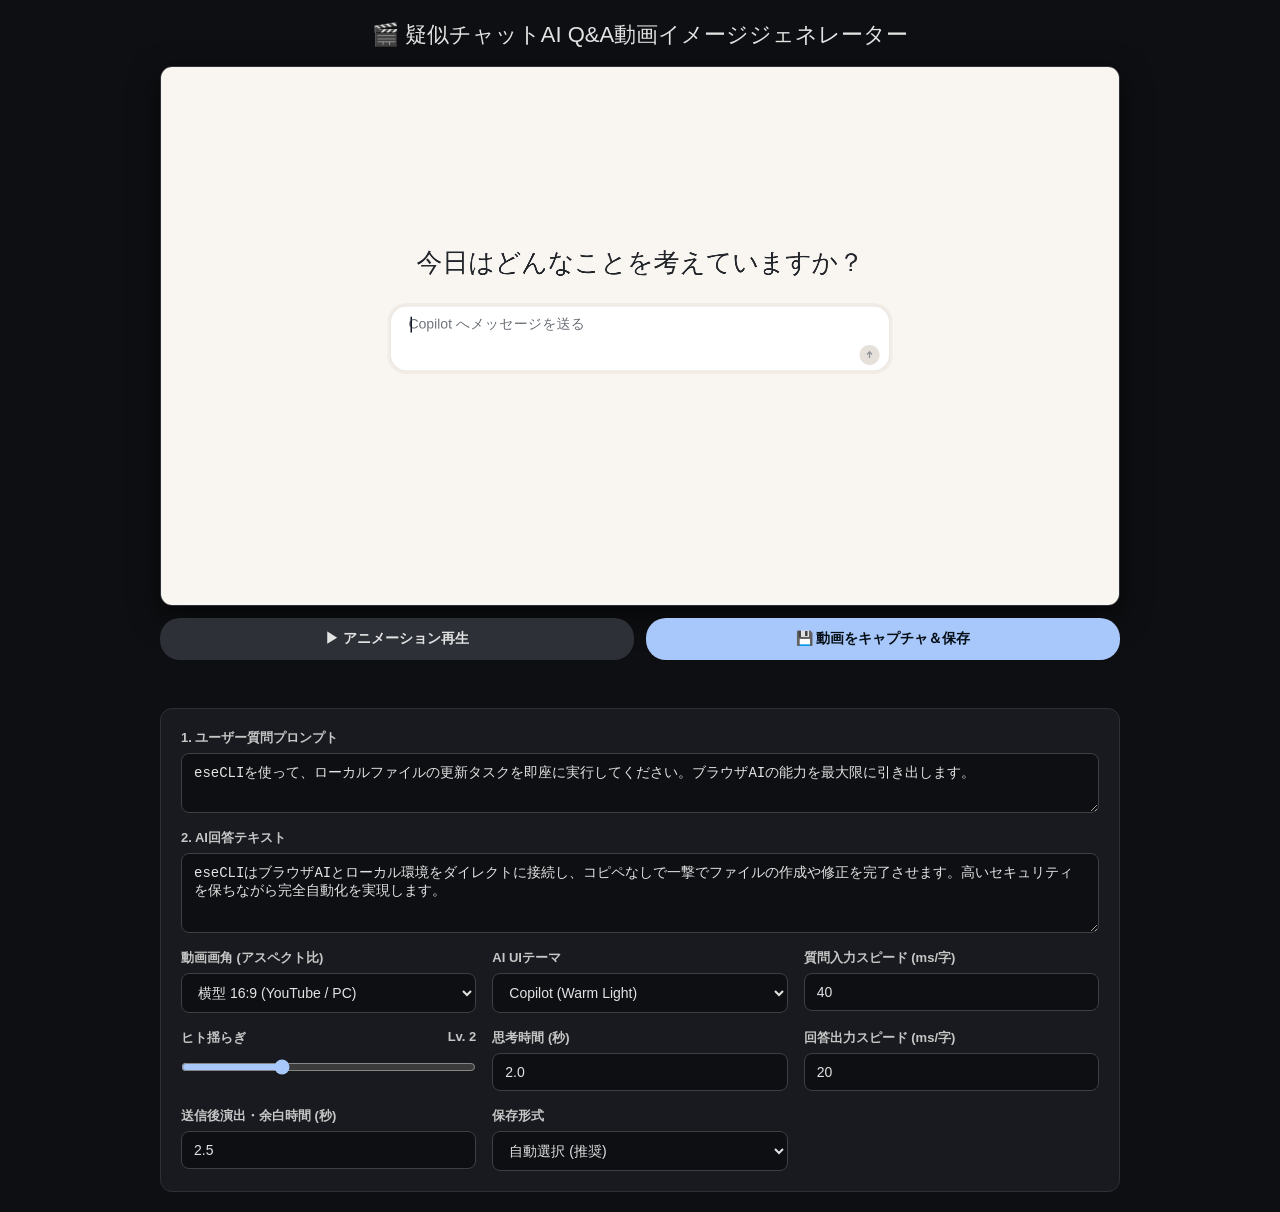
==== chatAI_generator/chatAI_image_gen.html @ b0fffc7d "Add chatAI_generator tool" ====
<!DOCTYPE html>
<html lang="ja">
<head>
  <meta charset="UTF-8">
  <meta name="viewport" content="width=device-width, initial-scale=1.0">
  <title>疑似チャットAI Q&A動画イメージジェネレーター</title>
  <link rel="stylesheet" href="style.css">
</head>
<body>

  <div class="header">
    <h1>🎬 疑似チャットAI Q&A動画イメージジェネレーター</h1>
  </div>

  <div class="container">
    <!-- プレビューエリア -->
    <div class="preview-container">
      <canvas id="mainCanvas" width="1920" height="1080"></canvas>
      
      <!-- プレビュー直下の操作ボタン＆ステータス -->
      <div class="preview-controls">
        <div class="button-group">
          <button id="playBtn" class="btn btn-secondary">▶ アニメーション再生</button>
          <button id="recordBtn" class="btn">💾 動画をキャプチャ＆保存</button>
        </div>
        <div id="status" class="status"></div>
      </div>
    </div>

    <!-- コントロールパネル -->
    <div class="panel">
      <div class="form-group full-width">
        <label for="promptText">1. ユーザー質問プロンプト</label>
        <textarea id="promptText">eseCLIを使って、ローカルファイルの更新タスクを即座に実行してください。ブラウザAIの能力を最大限に引き出します。</textarea>
      </div>

      <div class="form-group full-width">
        <label for="answerText">2. AI回答テキスト</label>
        <textarea id="answerText" style="height: 80px;">eseCLIはブラウザAIとローカル環境をダイレクトに接続し、コピペなしで一撃でファイルの作成や修正を完了させます。高いセキュリティを保ちながら完全自動化を実現します。</textarea>
      </div>

      <div class="form-group">
        <label for="aspectSelect">動画画角 (アスペクト比)</label>
        <select id="aspectSelect">
          <option value="16:9" selected>横型 16:9 (YouTube / PC)</option>
          <option value="9:16">縦型 9:16 (Shorts / TikTok / Reels)</option>
        </select>
      </div>

      <div class="form-group">
        <label for="themeSelect">AI UIテーマ</label>
        <select id="themeSelect">
          <option value="copilot">Copilot (Warm Light)</option>
          <option value="gemini">Gemini (Dark)</option>
          <option value="chatgpt">ChatGPT (Light)</option>
        </select>
      </div>

      <div class="form-group">
        <label for="typingSpeed">質問入力スピード (ms/字)</label>
        <input type="number" id="typingSpeed" value="40" min="10" max="300">
      </div>

      <div class="form-group">
        <label for="humanJitter">ヒト揺らぎ <span id="jitterLevelLabel">Lv. 2</span></label>
        <input type="range" id="humanJitter" min="1" max="4" step="1" value="2">
      </div>

      <div class="form-group">
        <label for="thinkTime">思考時間 (秒)</label>
        <input type="number" id="thinkTime" value="2.0" step="0.5" min="0.5" max="5">
      </div>

      <div class="form-group">
        <label for="answerSpeed">回答出力スピード (ms/字)</label>
        <input type="number" id="answerSpeed" value="20" min="5" max="100">
      </div>

      <div class="form-group">
        <label for="endDelay">送信後演出・余白時間 (秒)</label>
        <input type="number" id="endDelay" value="2.5" step="0.5" min="0">
      </div>

      <div class="form-group">
        <label for="formatSelect">保存形式</label>
        <select id="formatSelect">
          <option value="auto" selected>自動選択 (推奨)</option>
          <option value="mp4">MP4 (環境依存)</option>
          <option value="webm">WebM (高安定)</option>
        </select>
      </div>
    </div>
  </div>

  <script src="script.js"></script>
</body>
</html>
---- chatAI_generator/style.css ----
* {
  box-sizing: border-box;
  margin: 0;
  padding: 0;
}
body {
  font-family: -apple-system, BlinkMacSystemFont, 'Segoe UI', Roboto, Helvetica, Arial, sans-serif;
  background-color: #0e0f12;
  color: #ffffff;
  display: flex;
  flex-direction: column;
  align-items: center;
  justify-content: flex-start;
  min-height: 100vh;
  padding: 20px;
}
.header {
  width: 100%;
  max-width: 1000px;
  margin-bottom: 16px;
  text-align: center;
}
.header h1 {
  font-size: 22px;
  font-weight: 500;
  color: #e3e3e3;
}
.container {
  display: flex;
  flex-direction: column;
  align-items: center;
  gap: 20px;
  width: 100%;
  max-width: 1000px;
}
.preview-container {
  width: 100%;
  display: flex;
  flex-direction: column;
  align-items: center;
  gap: 12px;
}
canvas {
  width: 100%;
  min-width: 800px;
  max-width: 960px;
  max-height: 540px;
  height: auto;
  border-radius: 12px;
  box-shadow: 0 10px 30px rgba(0,0,0,0.6);
  border: 1px solid #2d3037;
  background: #000;
}
.preview-controls {
  width: 100%;
  max-width: 960px;
  display: flex;
  flex-direction: column;
  gap: 8px;
}
.panel {
  width: 100%;
  max-width: 960px;
  background: #181a1f;
  border: 1px solid #2d3037;
  border-radius: 12px;
  padding: 20px;
  display: grid;
  grid-template-columns: repeat(auto-fit, minmax(280px, 1fr));
  gap: 16px;
}
.form-group {
  display: flex;
  flex-direction: column;
}
.form-group.full-width {
  grid-column: 1 / -1;
}
label {
  font-size: 13px;
  font-weight: 600;
  color: #c4c7c5;
  margin-bottom: 6px;
  display: flex;
  justify-content: space-between;
}
textarea, input, select {
  background: #0e0f12;
  border: 1px solid #3c4043;
  border-radius: 8px;
  color: #e3e3e3;
  padding: 10px 12px;
  font-size: 14px;
  outline: none;
}
textarea {
  height: 60px;
  resize: vertical;
}
textarea:focus, input:focus, select:focus {
  border-color: #a8c7fa;
}
input[type="range"] {
  padding: 0;
  height: 28px;
  cursor: pointer;
  accent-color: #a8c7fa;
}
.button-group {
  display: flex;
  gap: 12px;
}
.btn {
  flex: 1;
  background: #a8c7fa;
  color: #040e15;
  border: none;
  border-radius: 20px;
  padding: 12px;
  font-size: 14px;
  font-weight: 600;
  cursor: pointer;
  transition: background 0.2s;
  text-align: center;
}
.btn:hover {
  background: #c2e7ff;
}
.btn-secondary {
  background: #2d3037;
  color: #e3e3e3;
}
.btn-secondary:hover {
  background: #3c4043;
}
.btn:disabled {
  background: #444746;
  color: #8e9196;
  cursor: not-allowed;
}
.status {
  text-align: center;
  font-size: 14px;
  color: #a8c7fa;
  font-weight: 500;
  min-height: 20px;
}
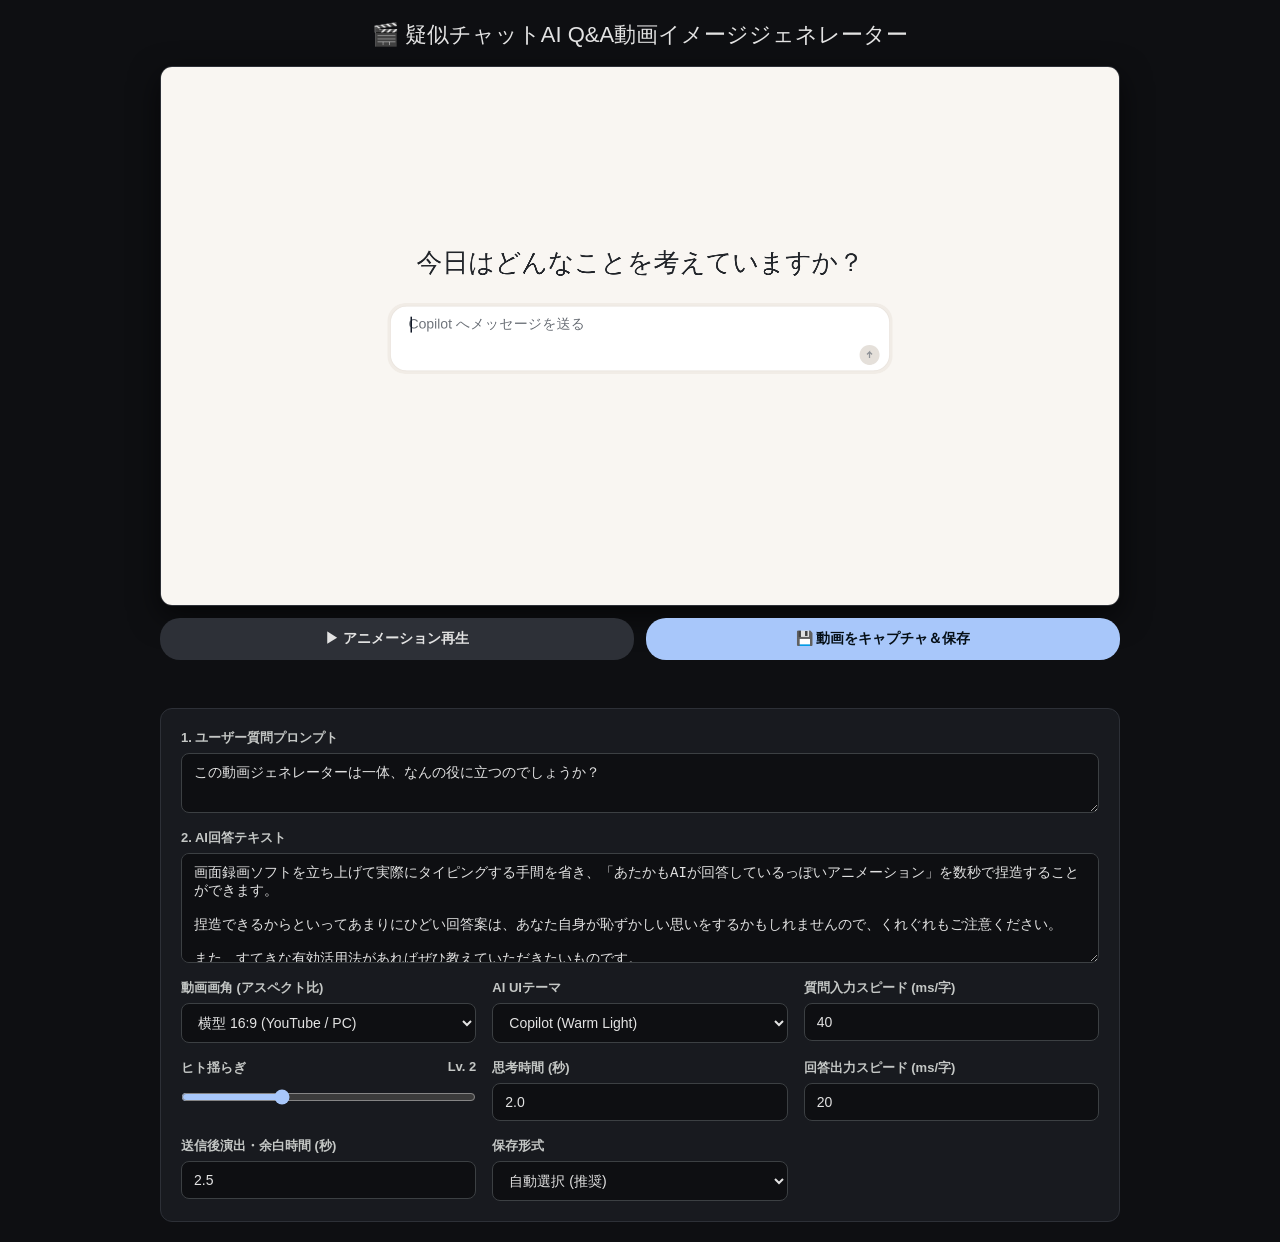
==== commit 4444c210: "Update initial prompt text" ====
--- a/chatAI_generator/chatAI_image_gen.html
+++ b/chatAI_generator/chatAI_image_gen.html
@@ -31,12 +31,16 @@
     <div class="panel">
       <div class="form-group full-width">
         <label for="promptText">1. ユーザー質問プロンプト</label>
-        <textarea id="promptText">eseCLIを使って、ローカルファイルの更新タスクを即座に実行してください。ブラウザAIの能力を最大限に引き出します。</textarea>
+        <textarea id="promptText">この動画ジェネレーターは一体、なんの役に立つのでしょうか？</textarea>
       </div>
 
       <div class="form-group full-width">
         <label for="answerText">2. AI回答テキスト</label>
-        <textarea id="answerText" style="height: 80px;">eseCLIはブラウザAIとローカル環境をダイレクトに接続し、コピペなしで一撃でファイルの作成や修正を完了させます。高いセキュリティを保ちながら完全自動化を実現します。</textarea>
+        <textarea id="answerText" style="height: 110px;">画面録画ソフトを立ち上げて実際にタイピングする手間を省き、「あたかもAIが回答しているっぽいアニメーション」を数秒で捏造することができます。
+
+捏造できるからといってあまりにひどい回答案は、あなた自身が恥ずかしい思いをするかもしれませんので、くれぐれもご注意ください。
+
+また、すてきな有効活用法があればぜひ教えていただきたいものです。</textarea>
       </div>
 
       <div class="form-group">
@@ -94,4 +98,4 @@
 
   <script src="script.js"></script>
 </body>
-</html>
+</html>
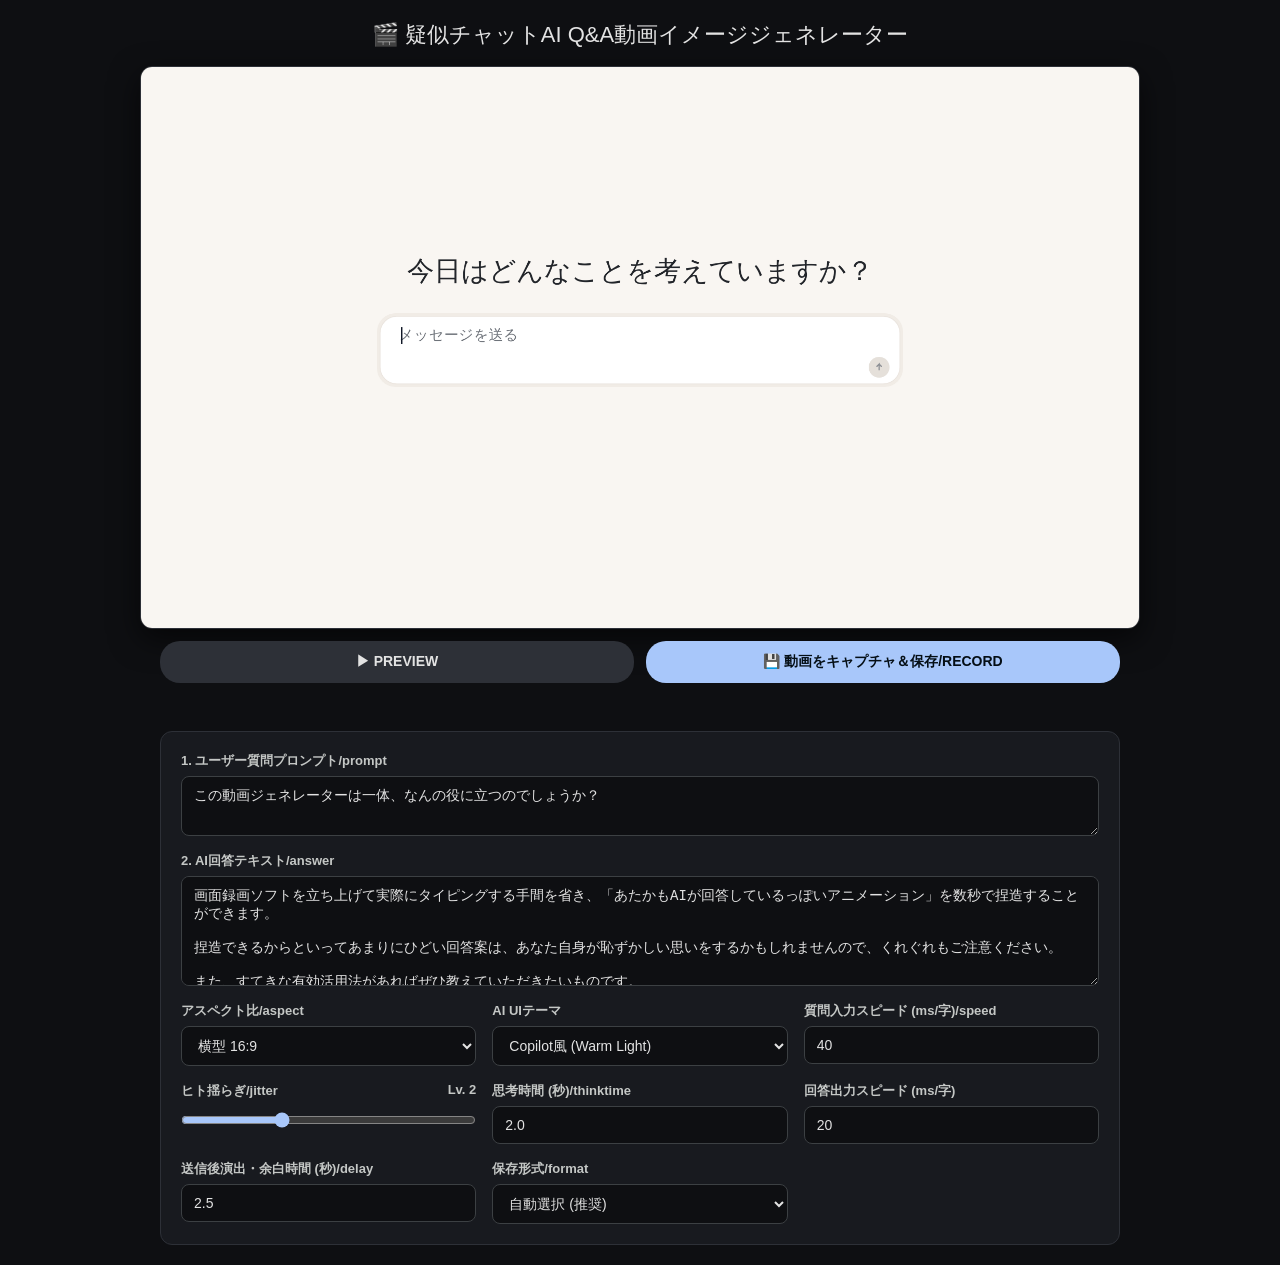
==== commit da716080: "Update chatAI_image_gen.html" ====
--- a/chatAI_generator/chatAI_image_gen.html
+++ b/chatAI_generator/chatAI_image_gen.html
@@ -20,8 +20,8 @@
       <!-- プレビュー直下の操作ボタン＆ステータス -->
       <div class="preview-controls">
         <div class="button-group">
-          <button id="playBtn" class="btn btn-secondary">▶ アニメーション再生</button>
-          <button id="recordBtn" class="btn">💾 動画をキャプチャ＆保存</button>
+          <button id="playBtn" class="btn btn-secondary">▶ PREVIEW</button>
+          <button id="recordBtn" class="btn">💾 動画をキャプチャ＆保存/RECORD</button>
         </div>
         <div id="status" class="status"></div>
       </div>
@@ -30,12 +30,12 @@
     <!-- コントロールパネル -->
     <div class="panel">
       <div class="form-group full-width">
-        <label for="promptText">1. ユーザー質問プロンプト</label>
+        <label for="promptText">1. ユーザー質問プロンプト/prompt</label>
         <textarea id="promptText">この動画ジェネレーターは一体、なんの役に立つのでしょうか？</textarea>
       </div>
 
       <div class="form-group full-width">
-        <label for="answerText">2. AI回答テキスト</label>
+        <label for="answerText">2. AI回答テキスト/answer</label>
         <textarea id="answerText" style="height: 110px;">画面録画ソフトを立ち上げて実際にタイピングする手間を省き、「あたかもAIが回答しているっぽいアニメーション」を数秒で捏造することができます。
 
 捏造できるからといってあまりにひどい回答案は、あなた自身が恥ずかしい思いをするかもしれませんので、くれぐれもご注意ください。
@@ -44,34 +44,34 @@
       </div>
 
       <div class="form-group">
-        <label for="aspectSelect">動画画角 (アスペクト比)</label>
+        <label for="aspectSelect">アスペクト比/aspect</label>
         <select id="aspectSelect">
-          <option value="16:9" selected>横型 16:9 (YouTube / PC)</option>
-          <option value="9:16">縦型 9:16 (Shorts / TikTok / Reels)</option>
+          <option value="16:9" selected>横型 16:9</option>
+          <option value="9:16">縦型 9:16</option>
         </select>
       </div>
 
       <div class="form-group">
         <label for="themeSelect">AI UIテーマ</label>
         <select id="themeSelect">
-          <option value="copilot">Copilot (Warm Light)</option>
-          <option value="gemini">Gemini (Dark)</option>
-          <option value="chatgpt">ChatGPT (Light)</option>
+          <option value="copilot">Copilot風 (Warm Light)</option>
+          <option value="gemini">Gemini風 (Dark)</option>
+          <option value="chatgpt">ChatGPT分 (Light)</option>
         </select>
       </div>
 
       <div class="form-group">
-        <label for="typingSpeed">質問入力スピード (ms/字)</label>
+        <label for="typingSpeed">質問入力スピード (ms/字)/speed</label>
         <input type="number" id="typingSpeed" value="40" min="10" max="300">
       </div>
 
       <div class="form-group">
-        <label for="humanJitter">ヒト揺らぎ <span id="jitterLevelLabel">Lv. 2</span></label>
+        <label for="humanJitter">ヒト揺らぎ/jitter <span id="jitterLevelLabel">Lv. 2</span></label>
         <input type="range" id="humanJitter" min="1" max="4" step="1" value="2">
       </div>
 
       <div class="form-group">
-        <label for="thinkTime">思考時間 (秒)</label>
+        <label for="thinkTime">思考時間 (秒)/thinktime</label>
         <input type="number" id="thinkTime" value="2.0" step="0.5" min="0.5" max="5">
       </div>
 
@@ -81,12 +81,12 @@
       </div>
 
       <div class="form-group">
-        <label for="endDelay">送信後演出・余白時間 (秒)</label>
+        <label for="endDelay">送信後演出・余白時間 (秒)/delay</label>
         <input type="number" id="endDelay" value="2.5" step="0.5" min="0">
       </div>
 
       <div class="form-group">
-        <label for="formatSelect">保存形式</label>
+        <label for="formatSelect">保存形式/format</label>
         <select id="formatSelect">
           <option value="auto" selected>自動選択 (推奨)</option>
           <option value="mp4">MP4 (環境依存)</option>
--- a/chatAI_generator/style.css
+++ b/chatAI_generator/style.css
@@ -145,3 +145,5 @@
   font-weight: 500;
   min-height: 20px;
 }
+
+#mainCanvas { max-height: 65vh !important; width: auto !important; max-width: 100% !important; object-fit: contain !important; }
